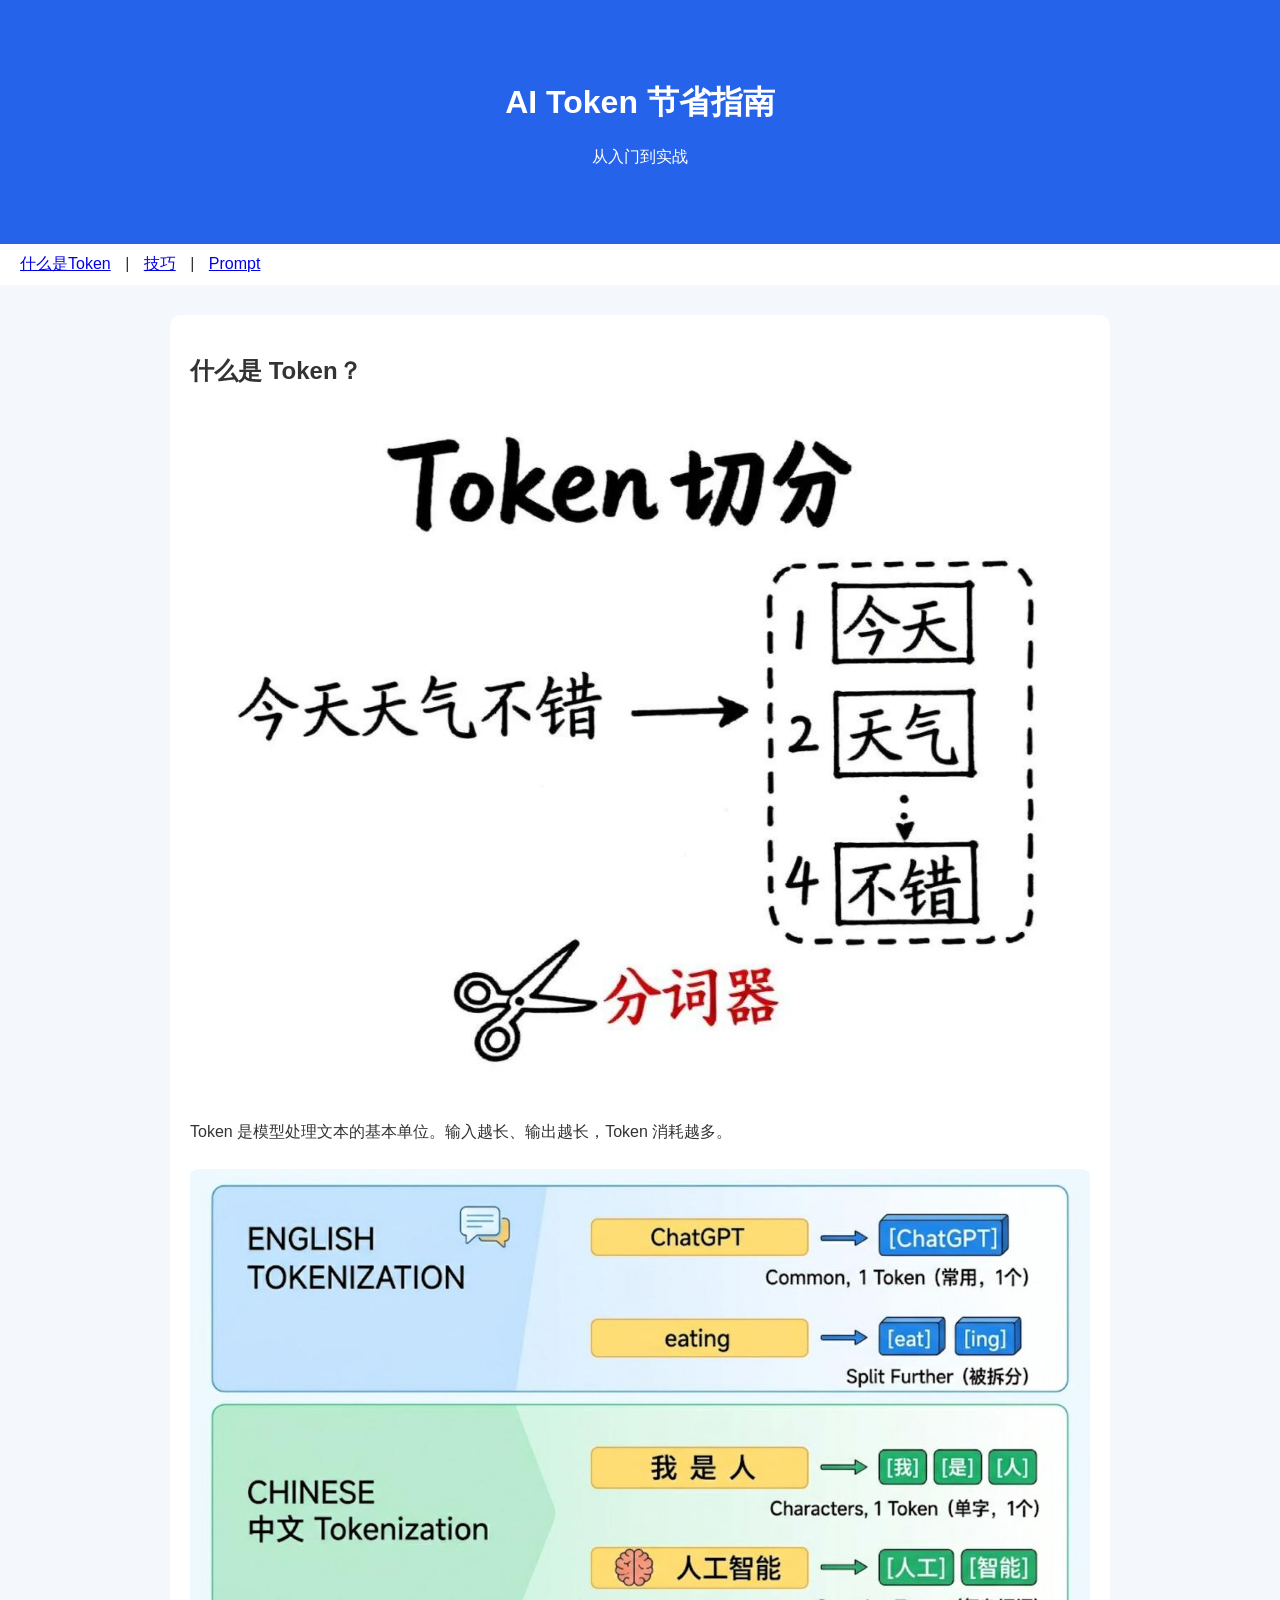
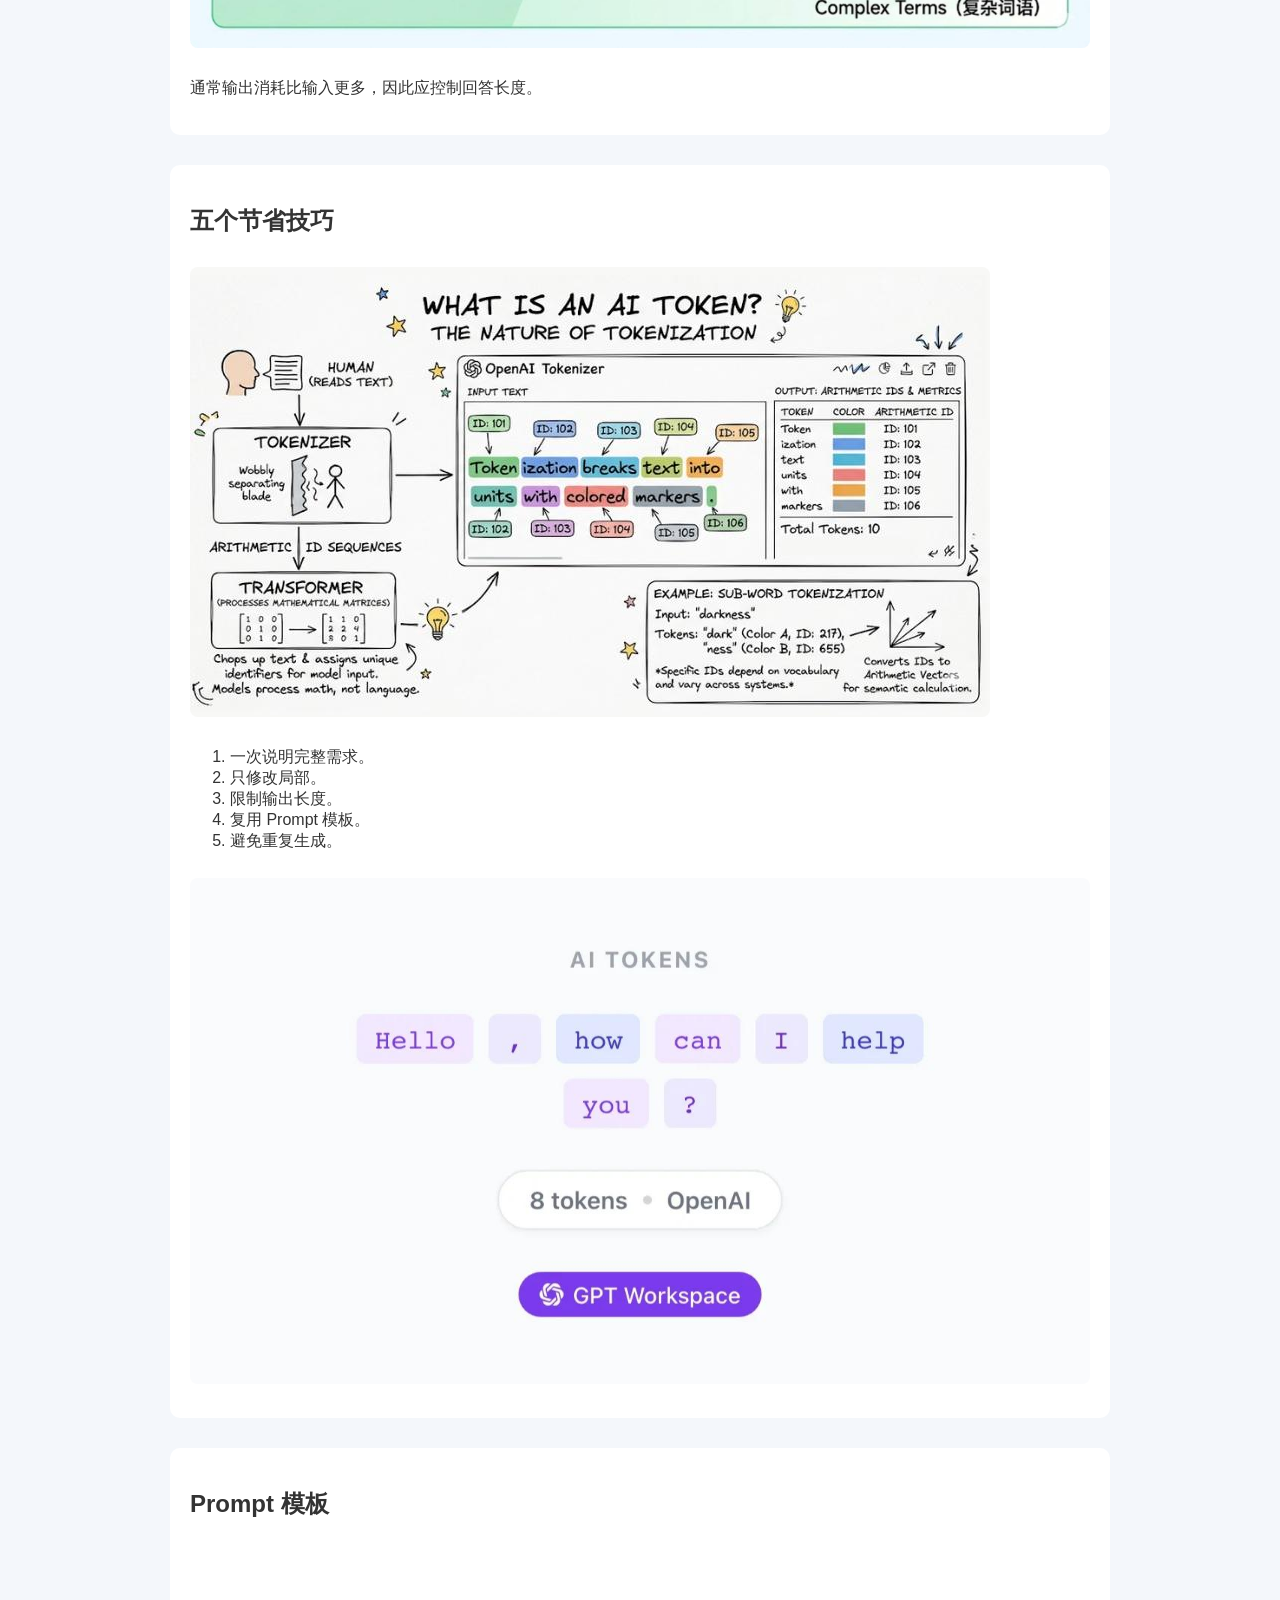
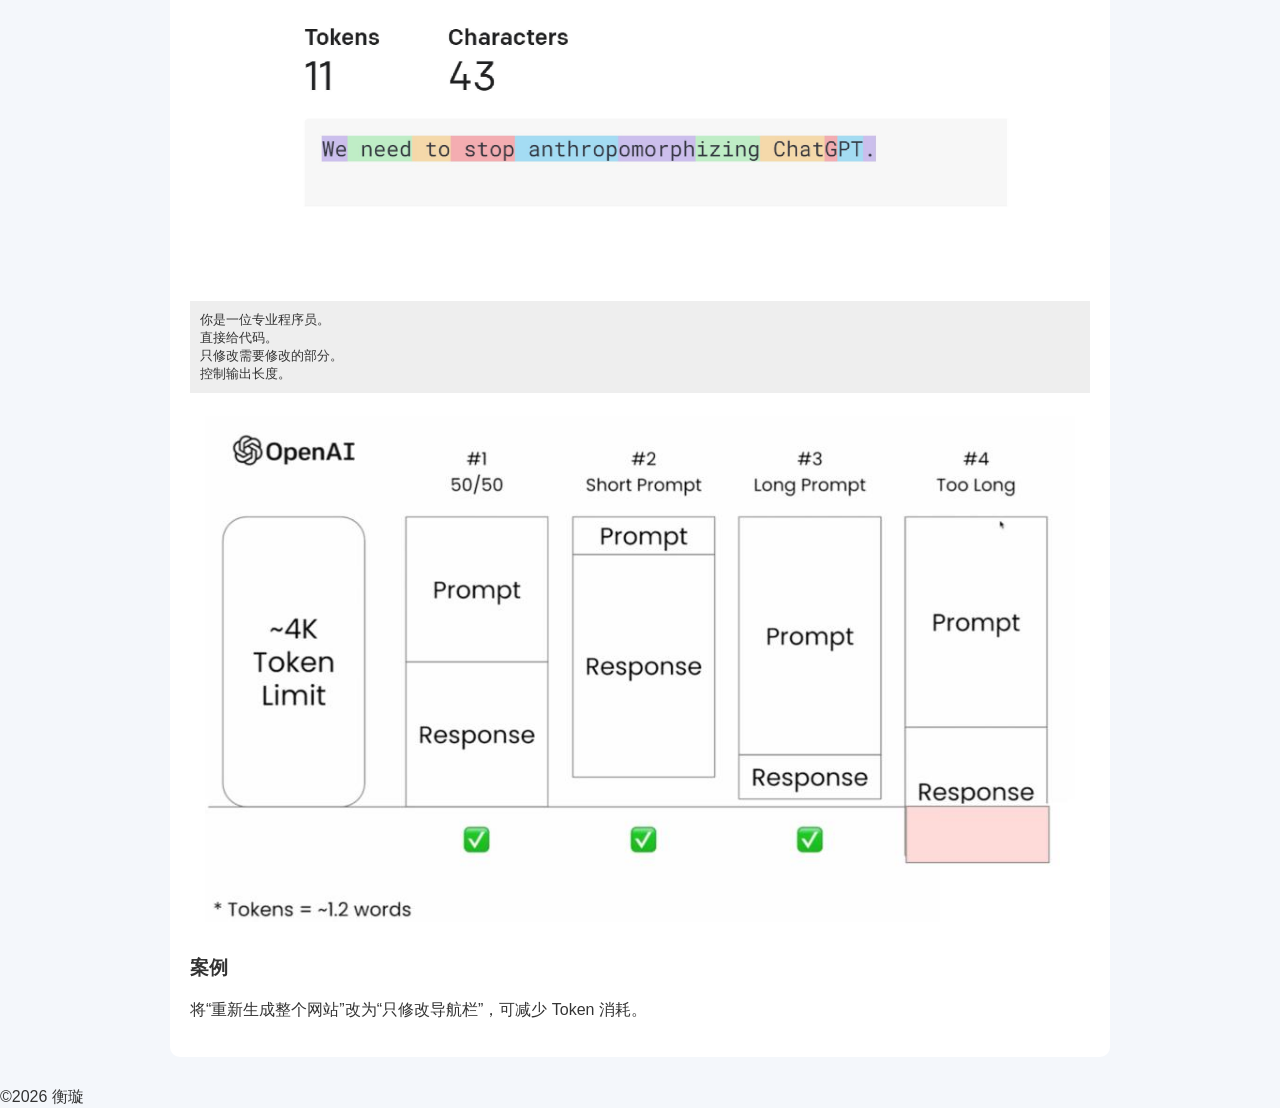
==== token-guide1/index.html @ 3e2f8ab3 "Add files via upload First Website" ====
<!DOCTYPE html><html lang="zh-CN"><head><meta charset="UTF-8"><meta name="viewport" content="width=device-width,initial-scale=1"><title>AI Token 节省指南</title><link rel="stylesheet" href="style.css"><script src="script.js" defer></script></head><body>
<header class='hero'><h1>AI Token 节省指南</h1><p>从入门到实战</p></header>
<nav><a href="#c1">什么是Token</a> | <a href="#c2">技巧</a> | <a href="#c3">Prompt</a></nav>
<section id="c1"><h2>什么是 Token？</h2><img src="images/1.jpg"><p>Token 是模型处理文本的基本单位。输入越长、输出越长，Token 消耗越多。</p><img src="images/2.jpg"><p>通常输出消耗比输入更多，因此应控制回答长度。</p></section>
<section id="c2"><h2>五个节省技巧</h2><img src="images/3.jpg"><ol><li>一次说明完整需求。</li><li>只修改局部。</li><li>限制输出长度。</li><li>复用 Prompt 模板。</li><li>避免重复生成。</li></ol><img src="images/4.jpg"></section>
<section id="c3"><h2>Prompt 模板</h2><img src="images/5.jpg"><pre>你是一位专业程序员。
直接给代码。
只修改需要修改的部分。
控制输出长度。</pre><img src="images/6.jpg"><h3>案例</h3><p>将“重新生成整个网站”改为“只修改导航栏”，可减少 Token 消耗。</p></section>
<footer>©2026 衡璇</footer></body></html>
---- token-guide1/style.css ----
body{font-family:Arial,'Microsoft YaHei';margin:0;background:#f4f7fb;color:#333}header{background:#2563eb;color:#fff;padding:60px;text-align:center}nav{padding:10px;background:#fff;position:sticky;top:0}nav a{margin:0 10px}section{max-width:900px;margin:30px auto;background:#fff;padding:20px;border-radius:10px}img{max-width:100%;border-radius:8px;margin:10px 0}pre{background:#eee;padding:10px;white-space:pre-wrap}
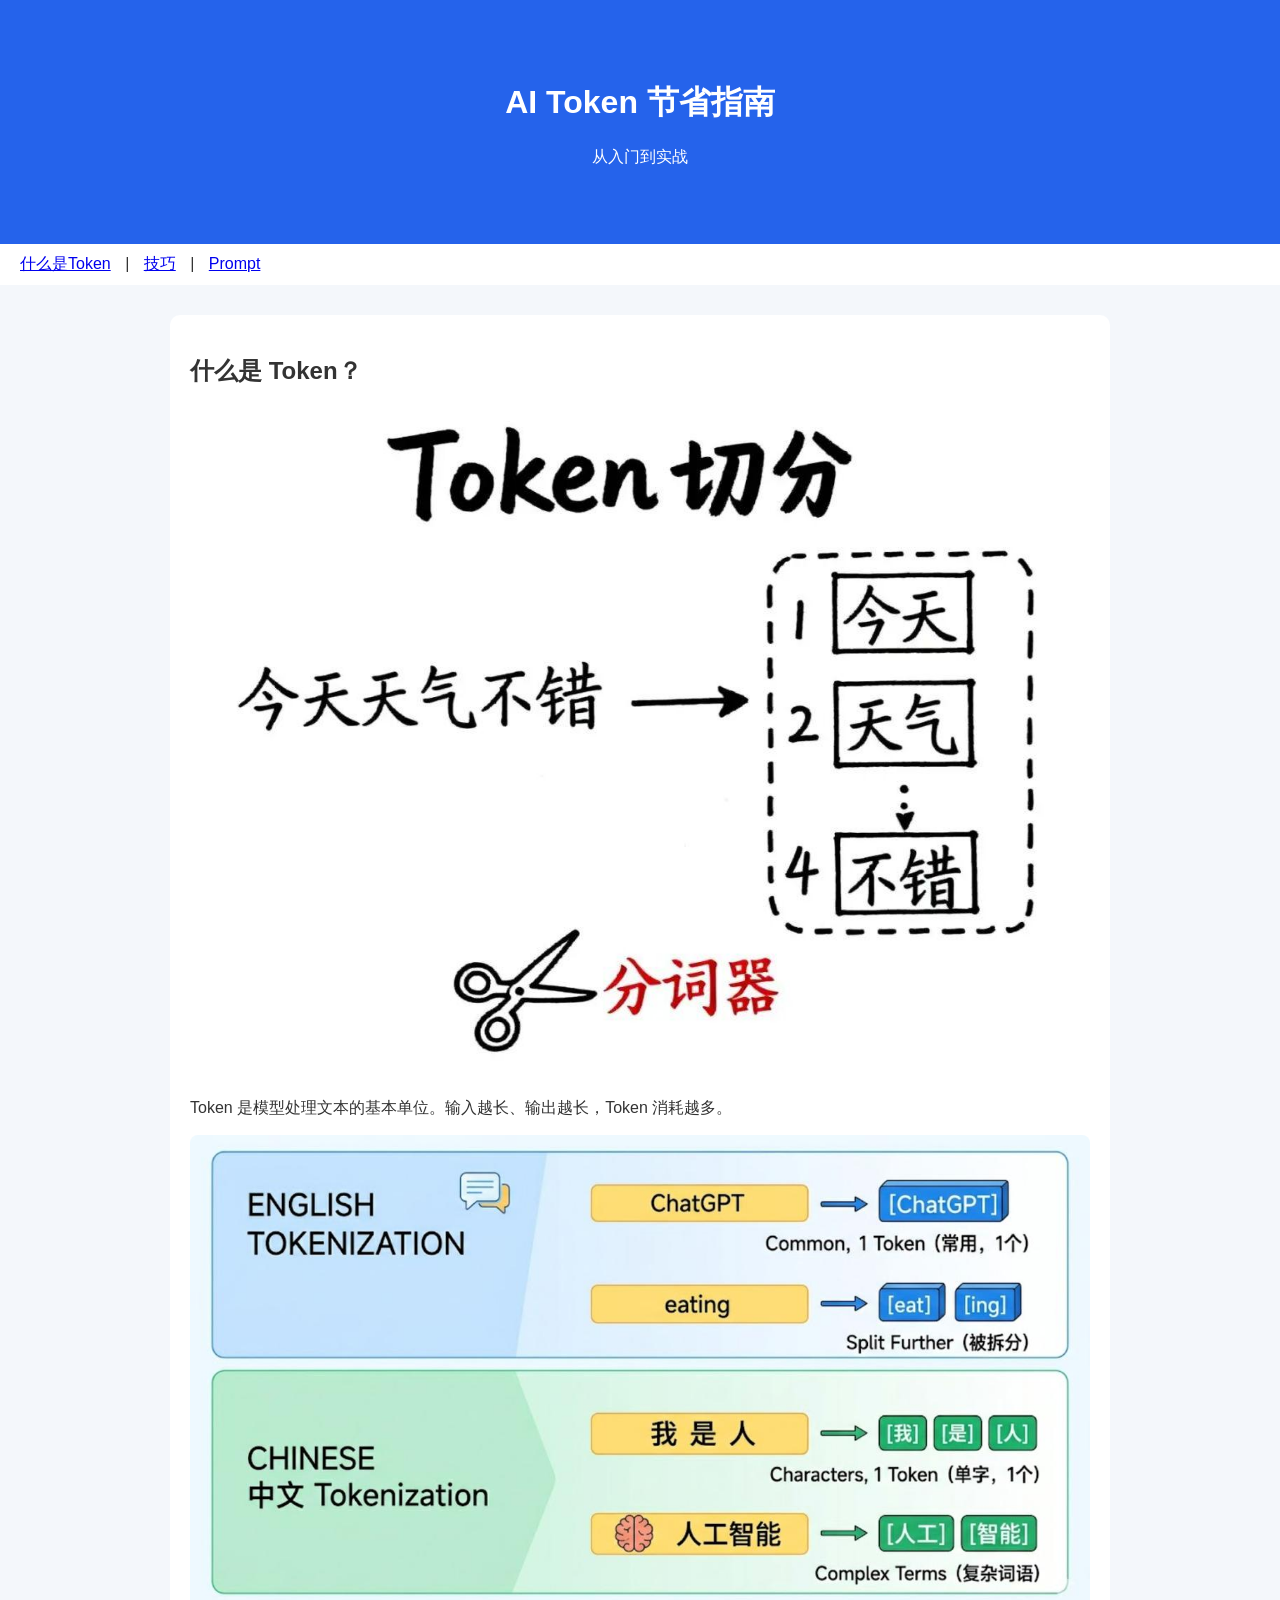
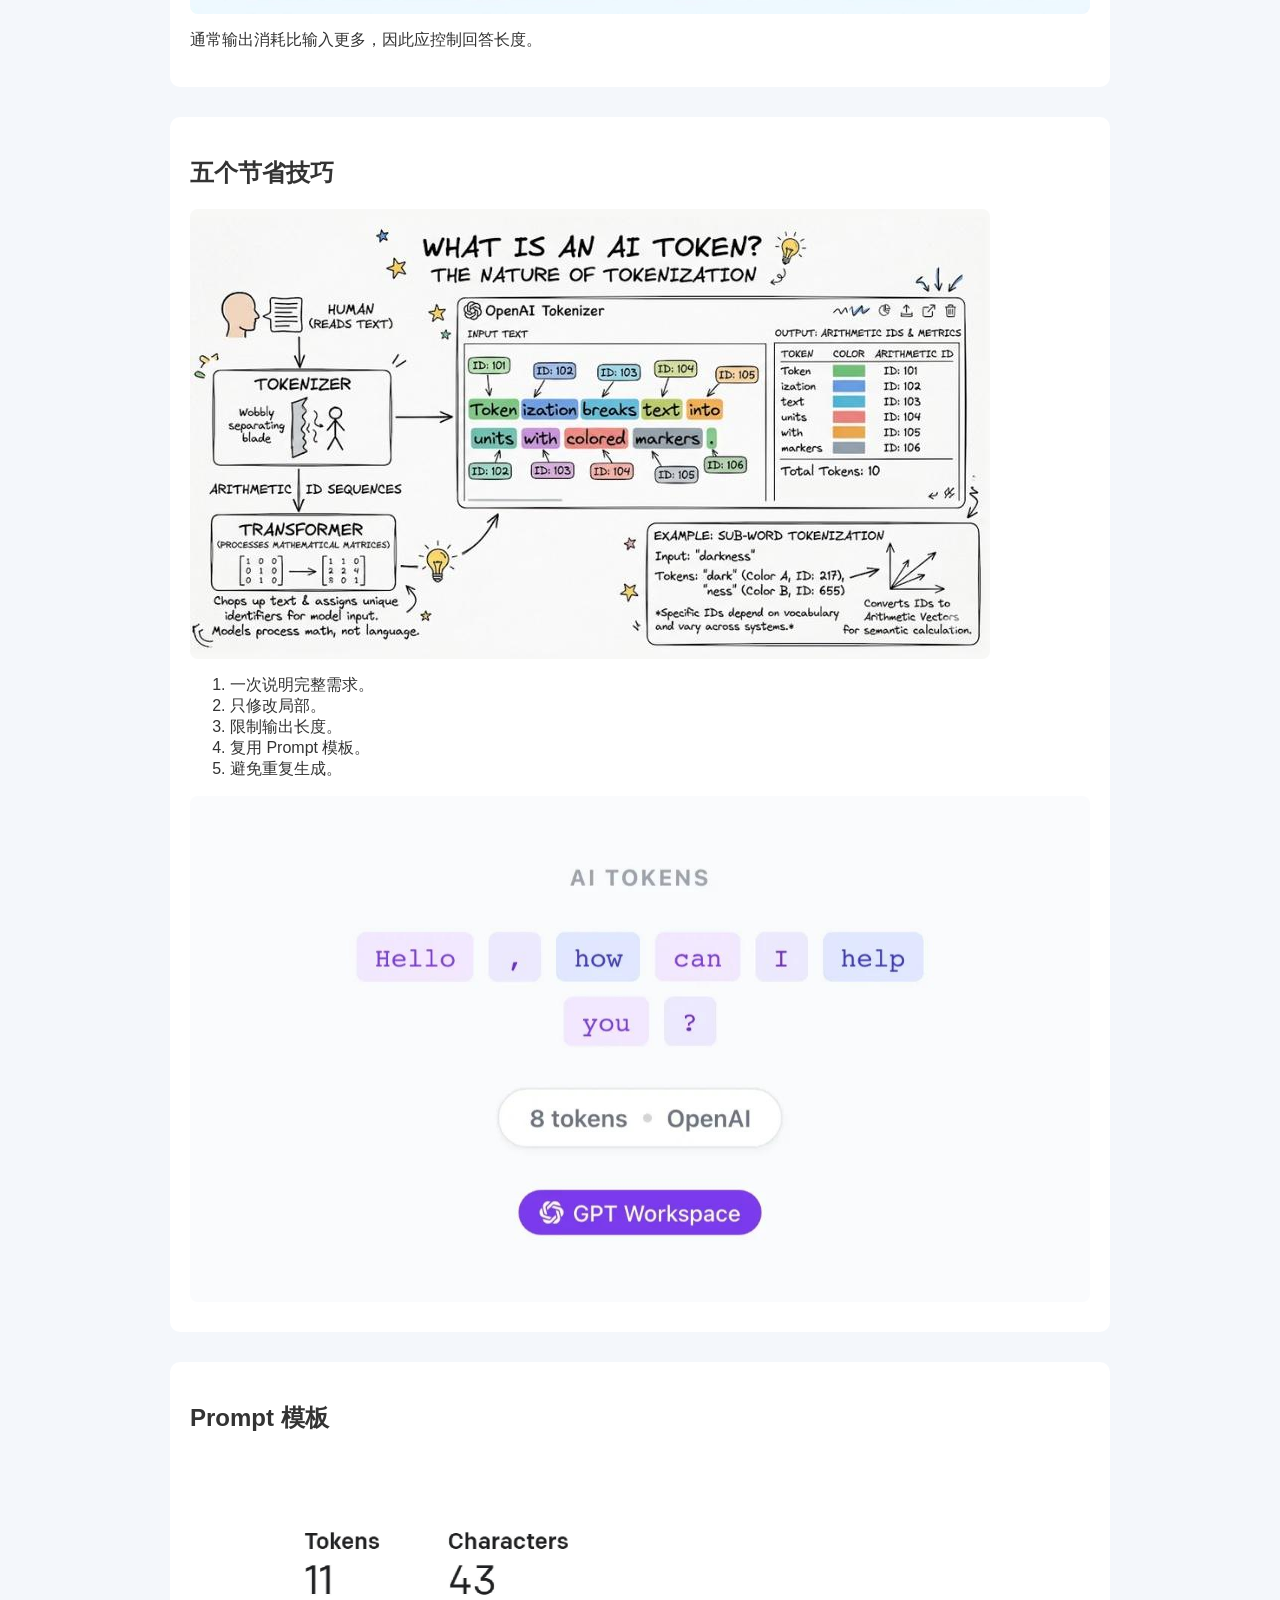
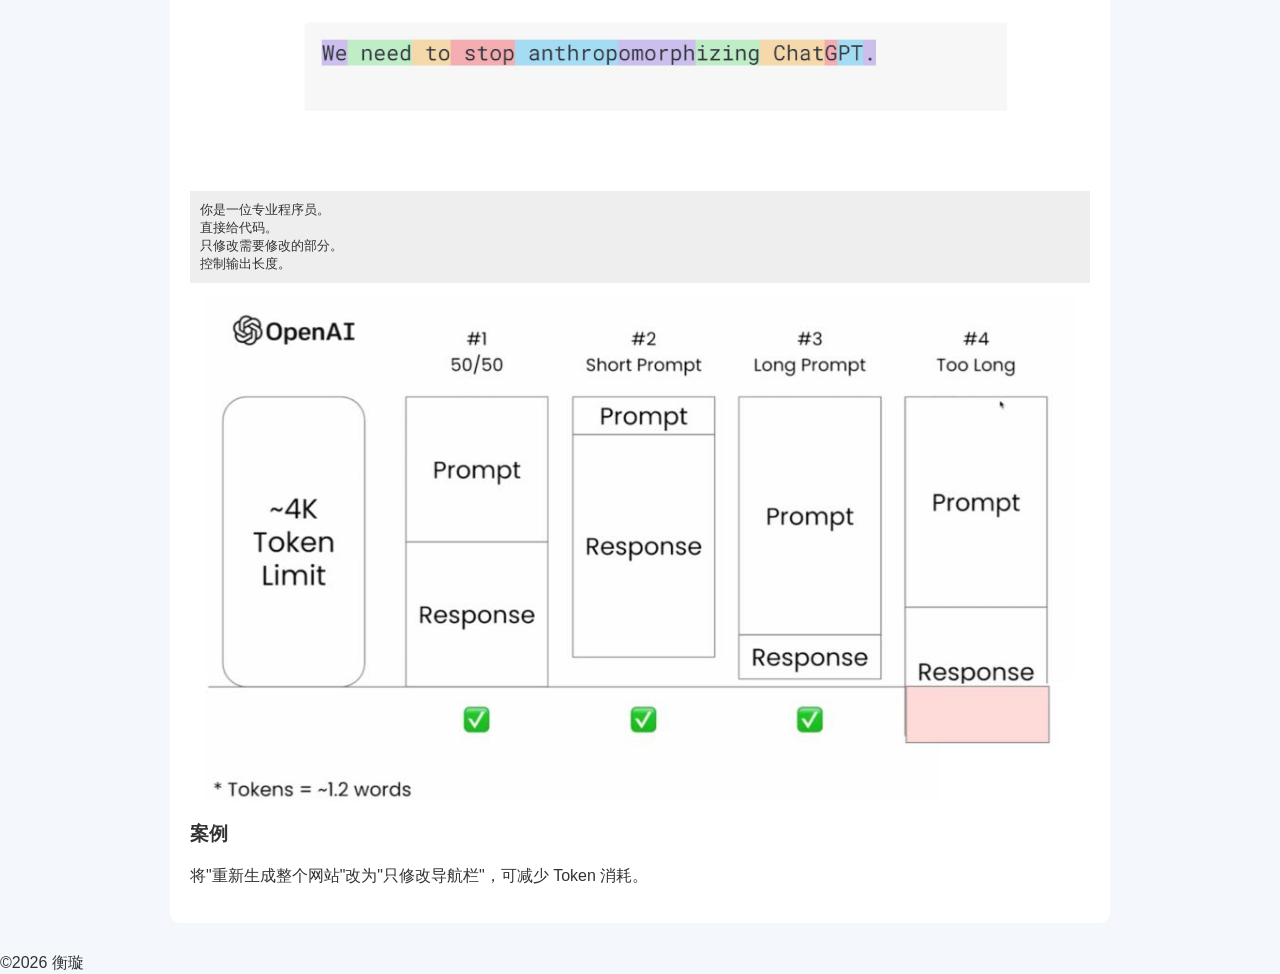
==== commit 0034565c: "Fix image paths and add error handling" ====
--- a/token-guide1/index.html
+++ b/token-guide1/index.html
@@ -1,10 +1,65 @@
-<!DOCTYPE html><html lang="zh-CN"><head><meta charset="UTF-8"><meta name="viewport" content="width=device-width,initial-scale=1"><title>AI Token 节省指南</title><link rel="stylesheet" href="style.css"><script src="script.js" defer></script></head><body>
-<header class='hero'><h1>AI Token 节省指南</h1><p>从入门到实战</p></header>
-<nav><a href="#c1">什么是Token</a> | <a href="#c2">技巧</a> | <a href="#c3">Prompt</a></nav>
-<section id="c1"><h2>什么是 Token？</h2><img src="images/1.jpg"><p>Token 是模型处理文本的基本单位。输入越长、输出越长，Token 消耗越多。</p><img src="images/2.jpg"><p>通常输出消耗比输入更多，因此应控制回答长度。</p></section>
-<section id="c2"><h2>五个节省技巧</h2><img src="images/3.jpg"><ol><li>一次说明完整需求。</li><li>只修改局部。</li><li>限制输出长度。</li><li>复用 Prompt 模板。</li><li>避免重复生成。</li></ol><img src="images/4.jpg"></section>
-<section id="c3"><h2>Prompt 模板</h2><img src="images/5.jpg"><pre>你是一位专业程序员。
+<!DOCTYPE html>
+<html lang="zh-CN">
+<head>
+    <meta charset="UTF-8">
+    <meta name="viewport" content="width=device-width,initial-scale=1">
+    <title>AI Token 节省指南</title>
+    <link rel="stylesheet" href="style.css">
+    <script src="script.js" defer></script>
+    <style>
+        img {
+            max-width: 100%;
+            height: auto;
+            border-radius: 8px;
+            margin: 10px 0;
+            display: block;
+        }
+    </style>
+</head>
+<body>
+    <header class='hero'>
+        <h1>AI Token 节省指南</h1>
+        <p>从入门到实战</p>
+    </header>
+    <nav>
+        <a href="#c1">什么是Token</a> | 
+        <a href="#c2">技巧</a> | 
+        <a href="#c3">Prompt</a>
+    </nav>
+    
+    <section id="c1">
+        <h2>什么是 Token？</h2>
+        <img src="./images/1.jpg" alt="Token介绍1" onerror="console.error('图片1加载失败')">
+        <p>Token 是模型处理文本的基本单位。输入越长、输出越长，Token 消耗越多。</p>
+        <img src="./images/2.jpg" alt="Token介绍2" onerror="console.error('图片2加载失败')">
+        <p>通常输出消耗比输入更多，因此应控制回答长度。</p>
+    </section>
+
+    <section id="c2">
+        <h2>五个节省技巧</h2>
+        <img src="./images/3.jpg" alt="技巧介绍" onerror="console.error('图片3加载失败')">
+        <ol>
+            <li>一次说明完整需求。</li>
+            <li>只修改局部。</li>
+            <li>限制输出长度。</li>
+            <li>复用 Prompt 模板。</li>
+            <li>避免重复生成。</li>
+        </ol>
+        <img src="./images/4.jpg" alt="技巧示例" onerror="console.error('图片4加载失败')">
+    </section>
+
+    <section id="c3">
+        <h2>Prompt 模板</h2>
+        <img src="./images/5.jpg" alt="Prompt模板" onerror="console.error('图片5加载失败')">
+        <pre>你是一位专业程序员。
 直接给代码。
 只修改需要修改的部分。
-控制输出长度。</pre><img src="images/6.jpg"><h3>案例</h3><p>将“重新生成整个网站”改为“只修改导航栏”，可减少 Token 消耗。</p></section>
-<footer>©2026 衡璇</footer></body></html>+控制输出长度。</pre>
+        <img src="./images/6.jpg" alt="Prompt案例" onerror="console.error('图片6加载失败')">
+        <h3>案例</h3>
+        <p>将"重新生成整个网站"改为"只修改导航栏"，可减少 Token 消耗。</p>
+    </section>
+
+    <footer>©2026 衡璇</footer>
+</body>
+</html>
